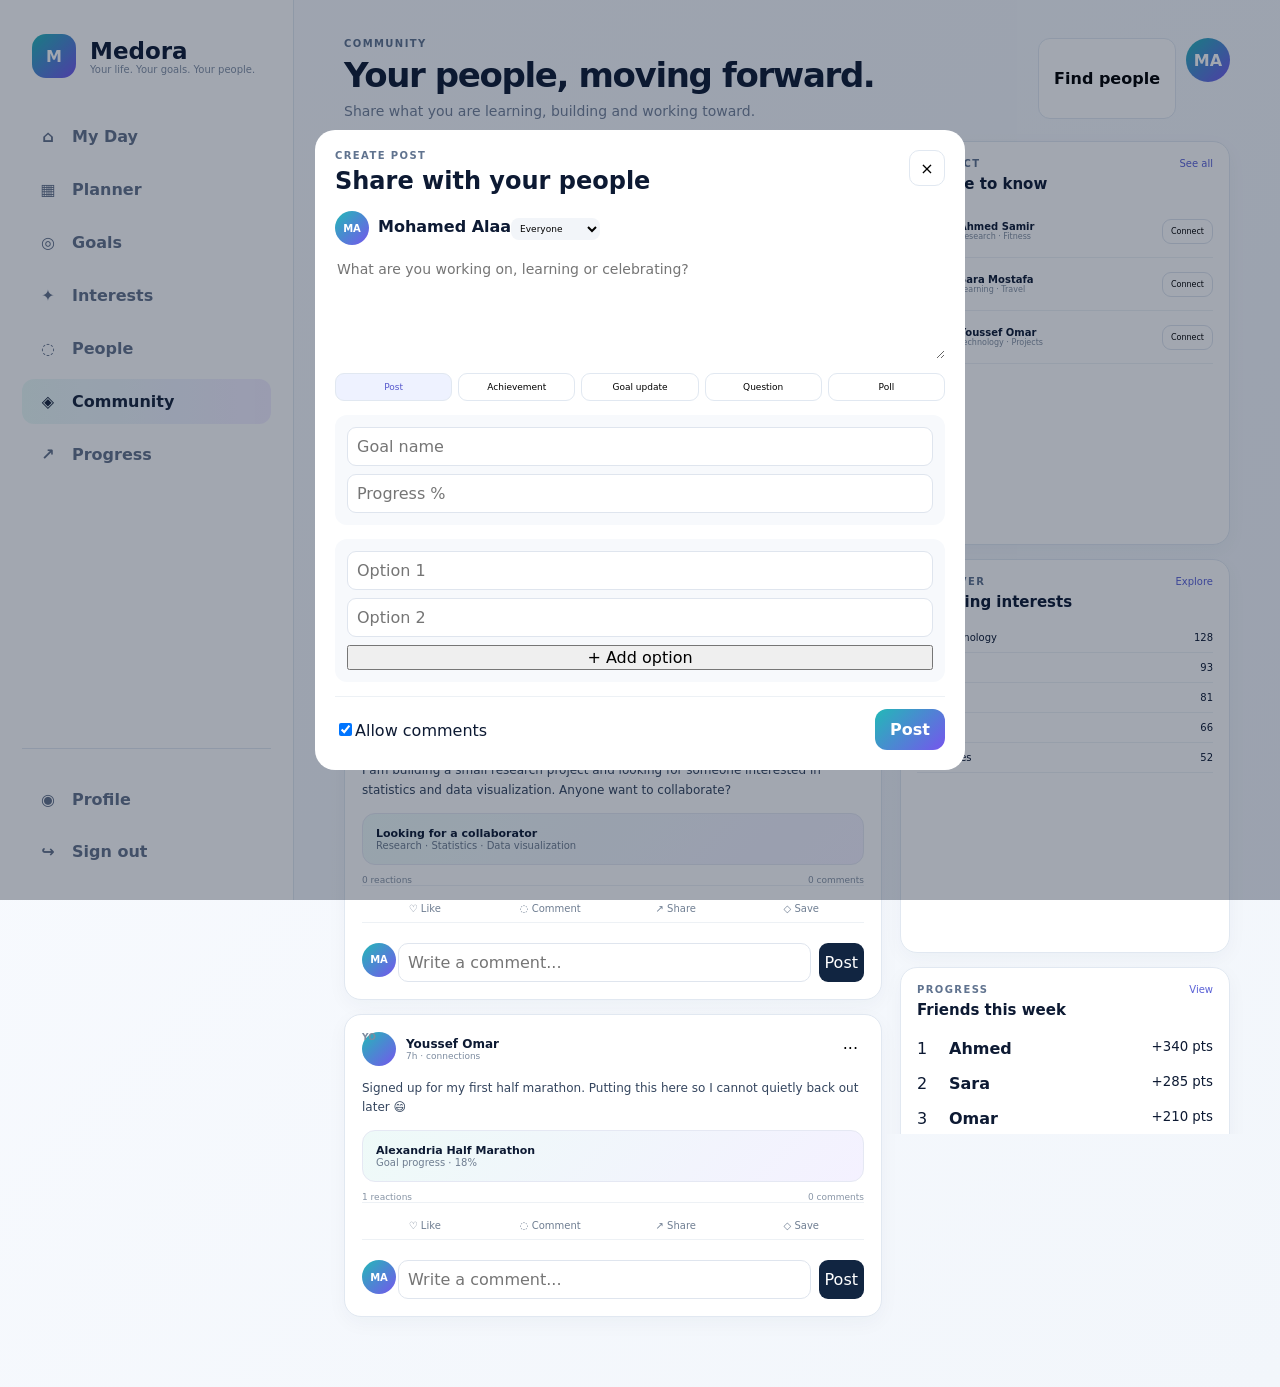
==== community.html @ 9343a0d9 "Add files via upload" ====
<!doctype html>
<html lang="en">
<head>
<meta charset="utf-8"><meta name="viewport" content="width=device-width,initial-scale=1">
<title>Community | Medora</title>
<link rel="stylesheet" href="assets/css/community-wall.css?v=1">
</head>
<body>
<div class="medora-shell">
<aside class="medora-sidebar">
<a class="brand" href="index.html"><div class="brand-mark">M</div><div><strong>Medora</strong><span>Your life. Your goals. Your people.</span></div></a>
<nav class="sidebar-nav">
<a href="index.html"><span>⌂</span>My Day</a><a href="planner.html"><span>▦</span>Planner</a><a href="goals.html"><span>◎</span>Goals</a><a href="interests.html"><span>✦</span>Interests</a><a href="people.html"><span>◌</span>People</a><a class="active" href="community.html"><span>◈</span>Community</a><a href="progress.html"><span>↗</span>Progress</a>
</nav>
<div class="sidebar-bottom"><a href="profile.html"><span>◉</span>Profile</a><button id="signOutBtn" type="button"><span>↪</span>Sign out</button></div>
</aside>
<main class="community-page">
<header class="community-topbar"><div><span class="eyebrow">COMMUNITY</span><h1>Your people, moving forward.</h1><p>Share what you are learning, building and working toward.</p></div><div class="top-actions"><button class="ghost-btn" id="findPeopleBtn">Find people</button><button class="avatar">MA</button></div></header>
<section class="community-layout"><div class="feed-column">
<div class="feed-tabs"><button class="active" data-feed="for-you">For you</button><button data-feed="following">Following</button><button data-feed="friends">Friends</button><button data-feed="interests">Interests</button></div>
<section class="composer-card"><button class="composer-main" id="openComposerBtn"><span class="mini-avatar">MA</span><span>Share something with your community...</span></button><div class="composer-actions"><button data-composer-kind="photo">▧ Photo</button><button data-composer-kind="achievement">✦ Achievement</button><button data-composer-kind="goal">◎ Goal update</button><button data-composer-kind="question">? Question</button><button data-composer-kind="poll">◫ Poll</button></div></section>
<section id="feedList" class="feed-list"></section>
<div id="emptyFeed" class="empty-feed" hidden><div>◈</div><h3>Your community feed is ready</h3><p>Follow people, interests and goals to make this space yours.</p><button class="primary-btn" id="emptyCreateBtn">Create the first post</button></div>
</div>
<aside class="community-rail">
<section class="rail-card"><div class="rail-heading"><div><span class="eyebrow">CONNECT</span><h2>People to know</h2></div><a href="people.html">See all</a></div><div class="people-list"><article><span class="person-avatar">AS</span><div><strong>Ahmed Samir</strong><small>Research · Fitness</small></div><button>Connect</button></article><article><span class="person-avatar">SM</span><div><strong>Sara Mostafa</strong><small>Learning · Travel</small></div><button>Connect</button></article><article><span class="person-avatar">YO</span><div><strong>Youssef Omar</strong><small>Technology · Projects</small></div><button>Connect</button></article></div></section>
<section class="rail-card"><div class="rail-heading"><div><span class="eyebrow">DISCOVER</span><h2>Trending interests</h2></div><a href="interests.html">Explore</a></div><div class="interest-list"><a href="interests.html">AI & Technology <span>128</span></a><a href="interests.html">Research <span>93</span></a><a href="interests.html">Fitness <span>81</span></a><a href="interests.html">Travel <span>66</span></a><a href="interests.html">Languages <span>52</span></a></div></section>
<section class="rail-card"><div class="rail-heading"><div><span class="eyebrow">PROGRESS</span><h2>Friends this week</h2></div><a href="progress.html">View</a></div><div class="progress-friends"><div><span>1</span><strong>Ahmed</strong><small>+340 pts</small></div><div><span>2</span><strong>Sara</strong><small>+285 pts</small></div><div><span>3</span><strong>Omar</strong><small>+210 pts</small></div></div></section>
</aside></section>
</main></div>
<div class="modal-backdrop" id="composerBackdrop" hidden><section class="composer-modal"><div class="modal-header"><div><span class="eyebrow">CREATE POST</span><h2>Share with your people</h2></div><button class="icon-btn" id="closeComposerBtn">×</button></div><form id="postForm"><div class="composer-user-row"><span class="person-avatar">MA</span><div><strong>Mohamed Alaa</strong><select id="postPrivacy"><option value="everyone">Everyone</option><option value="connections">Connections</option><option value="close-friends">Close friends</option><option value="only-me">Only me</option></select></div></div><textarea id="postText" rows="6" maxlength="2000" placeholder="What are you working on, learning or celebrating?"></textarea><div class="post-type-grid"><button type="button" data-type="standard" class="selected">Post</button><button type="button" data-type="achievement">Achievement</button><button type="button" data-type="goal">Goal update</button><button type="button" data-type="question">Question</button><button type="button" data-type="poll">Poll</button></div><div id="goalFields" class="conditional-fields" hidden><input id="goalName" placeholder="Goal name"><input id="goalProgress" type="number" min="0" max="100" placeholder="Progress %"></div><div id="pollFields" class="conditional-fields" hidden><input class="poll-option" placeholder="Option 1"><input class="poll-option" placeholder="Option 2"><button id="addPollOptionBtn" type="button">+ Add option</button></div><div class="composer-footer"><label class="comment-toggle"><input id="commentsEnabled" type="checkbox" checked><span>Allow comments</span></label><button class="primary-btn" type="submit">Post</button></div></form></section></div>
<script src="assets/js/community-wall.js?v=1"></script><script src="assets/js/community-sidebar-patch.js?v=1"></script>
</body></html>
---- assets/css/community-wall.css ----
:root{--ink:#0d1a33;--muted:#738198;--line:#e1e8f1;--teal:#22b9b7;--violet:#7655ed}*{box-sizing:border-box}body{margin:0;background:linear-gradient(135deg,#f9fbff,#f2f6fb);font-family:Inter,system-ui,sans-serif;color:var(--ink)}button,input,textarea,select{font:inherit}button{cursor:pointer}a{text-decoration:none;color:inherit}.medora-shell{display:grid;grid-template-columns:294px 1fr;min-height:100vh}.medora-sidebar{position:sticky;top:0;height:100vh;background:#fff;border-right:1px solid var(--line);padding:34px 22px 26px;display:flex;flex-direction:column}.brand{display:flex;align-items:center;gap:14px;margin-bottom:36px;padding:0 10px}.brand-mark{width:44px;height:44px;border-radius:14px;display:grid;place-items:center;color:#fff;background:linear-gradient(135deg,var(--teal),var(--violet));font-weight:800}.brand strong,.brand span{display:block}.brand strong{font-size:23px}.brand span{font-size:10px;color:#8290a5}.sidebar-nav{display:grid;gap:8px}.sidebar-nav a,.sidebar-bottom a,.sidebar-bottom button{display:flex;align-items:center;gap:14px;padding:13px 16px;border-radius:12px;color:#64728a;font-weight:600;background:transparent;border:0}.sidebar-nav a.active{background:linear-gradient(90deg,#eaf9f7,#f2edff);color:#17243b}.sidebar-nav a span,.sidebar-bottom span{width:20px;text-align:center}.sidebar-bottom{margin-top:auto;padding-top:28px;border-top:1px solid var(--line);display:grid;gap:7px}.community-page{padding:38px 50px 70px}.community-topbar{display:flex;justify-content:space-between;gap:20px;margin-bottom:22px}.eyebrow{display:block;margin-bottom:6px;color:#60738f;font-size:10px;font-weight:800;letter-spacing:.14em}.community-topbar h1{margin:0;font-size:34px;letter-spacing:-.04em}.community-topbar p{margin:8px 0 0;color:var(--muted);font-size:14px}.top-actions{display:flex;gap:10px}.avatar,.mini-avatar,.person-avatar{display:grid;place-items:center;border-radius:50%;background:linear-gradient(135deg,var(--teal),var(--violet));color:#fff;font-weight:800}.avatar{width:44px;height:44px;border:0}.mini-avatar,.person-avatar{width:34px;height:34px;font-size:10px}.ghost-btn,.primary-btn{border-radius:12px;padding:11px 15px;font-weight:700}.ghost-btn{background:#fff;border:1px solid var(--line)}.primary-btn{border:0;color:#fff;background:linear-gradient(135deg,var(--teal),var(--violet))}.community-layout{display:grid;grid-template-columns:minmax(0,1fr) 330px;gap:18px}.feed-tabs{display:flex;gap:4px;padding:4px;border:1px solid var(--line);border-radius:13px;background:#fff;margin-bottom:14px}.feed-tabs button{border:0;border-radius:9px;padding:9px 14px;background:transparent;color:#6d7b90;font-size:11px}.feed-tabs button.active{background:#edf3ff;color:#243958}.composer-card,.post-card,.rail-card{background:#fff;border:1px solid var(--line);border-radius:17px;box-shadow:0 6px 20px rgba(35,54,83,.04)}.composer-card{padding:14px 16px;margin-bottom:14px}.composer-main{width:100%;border:0;background:#f6f8fb;border-radius:13px;padding:12px;display:flex;align-items:center;gap:11px;text-align:left;color:#8490a1}.composer-actions{display:grid;grid-template-columns:repeat(5,1fr);gap:6px;margin-top:10px}.composer-actions button{border:0;background:transparent;color:#60718a;padding:8px 5px;font-size:10px}.feed-list{display:grid;gap:14px}.post-card{padding:17px}.post-head{display:flex;justify-content:space-between}.post-author{display:flex;gap:10px;align-items:center}.post-author strong,.post-author span{display:block}.post-author strong{font-size:12px}.post-author span{font-size:9px;color:#7c8b9f}.post-more{border:0;background:transparent}.post-body{margin:13px 0;color:#34455e;font-size:12px;line-height:1.6}.post-type-banner{padding:13px;border-radius:13px;background:linear-gradient(135deg,#eefaf8,#f4f1ff);border:1px solid #e5e8f3}.post-type-banner strong,.post-type-banner span{display:block}.post-type-banner strong{font-size:11px}.post-type-banner span{font-size:10px;color:#6e7d90}.post-meta{display:flex;justify-content:space-between;margin-top:10px;color:#8895a6;font-size:9px}.post-actions{display:grid;grid-template-columns:repeat(4,1fr);border-top:1px solid #edf1f5;padding-top:9px}.post-actions button{border:0;background:transparent;padding:8px;color:#6f7e92;font-size:10px}.post-actions button.active{color:#5a59db}.comments{border-top:1px solid #edf1f5;padding-top:10px}.comment{display:flex;gap:8px;margin-top:8px}.comment .person-avatar{width:26px;height:26px;font-size:8px}.comment-bubble{background:#f5f7fa;border-radius:11px;padding:8px 10px}.comment-bubble strong,.comment-bubble span{display:block;font-size:9px}.comment-box{display:grid;grid-template-columns:28px 1fr auto;gap:8px;margin-top:10px}.comment-box input{border:1px solid #dfe5ee;border-radius:10px;padding:9px}.comment-box button{border:0;border-radius:9px;background:#112541;color:#fff}.community-rail{display:grid;gap:14px;position:sticky;top:20px}.rail-card{padding:16px}.rail-heading{display:flex;justify-content:space-between;margin-bottom:12px}.rail-heading h2{margin:0;font-size:15px}.rail-heading a{font-size:10px;color:#5960d6}.people-list article{display:grid;grid-template-columns:34px 1fr auto;gap:8px;align-items:center;padding:9px 0;border-bottom:1px solid #edf1f5}.people-list strong,.people-list small{display:block}.people-list strong{font-size:10px}.people-list small{font-size:8px;color:#8390a1}.people-list button{border:1px solid #dce3ed;background:#fff;border-radius:9px;padding:7px 8px;font-size:8px}.interest-list a{display:flex;justify-content:space-between;padding:9px 0;border-bottom:1px solid #edf1f5;font-size:10px}.progress-friends div{display:grid;grid-template-columns:25px 1fr auto;gap:7px;padding:8px 0}.modal-backdrop{position:fixed;inset:0;background:rgba(12,25,48,.38);display:grid;place-items:center;padding:20px}.composer-modal{width:min(650px,100%);background:#fff;border-radius:20px;padding:20px}.modal-header{display:flex;justify-content:space-between}.modal-header h2{margin:0}.icon-btn{width:36px;height:36px;border:1px solid var(--line);background:#fff;border-radius:10px}.composer-user-row{display:flex;gap:9px;align-items:center}.composer-user-row select{border:0;background:#f2f5f9;border-radius:8px;padding:5px;font-size:9px}#postForm{display:grid;gap:14px;margin-top:16px}#postText{width:100%;border:0;outline:0;resize:vertical;font-size:14px}.post-type-grid{display:grid;grid-template-columns:repeat(5,1fr);gap:6px}.post-type-grid button{border:1px solid var(--line);border-radius:9px;background:#fff;padding:8px;font-size:9px}.post-type-grid button.selected{background:#eef2ff;color:#5557cc}.conditional-fields{display:grid;gap:8px;padding:12px;background:#f7f9fc;border-radius:12px}.conditional-fields input{border:1px solid #dfe5ee;border-radius:9px;padding:9px}.composer-footer{display:flex;justify-content:space-between;align-items:center;border-top:1px solid #edf1f5;padding-top:12px}.empty-feed{text-align:center;padding:44px}.poll-block{display:grid;gap:7px;margin-top:10px}.poll-option{border:1px solid #dfe6ef;background:#fff;border-radius:10px;padding:10px;text-align:left}@media(max-width:1050px){.medora-shell{grid-template-columns:230px 1fr}.community-layout{grid-template-columns:1fr}.community-rail{grid-template-columns:repeat(3,1fr);position:static}}@media(max-width:760px){.medora-shell{display:block}.medora-sidebar{position:static;height:auto;padding:14px}.sidebar-nav{display:flex;overflow:auto}.sidebar-nav a{flex:0 0 auto}.sidebar-bottom{display:none}.community-page{padding:18px 12px}.community-topbar{display:grid}.community-layout,.community-rail{grid-template-columns:1fr}.composer-actions{grid-template-columns:repeat(3,1fr)}.post-type-grid{grid-template-columns:1fr 1fr}}
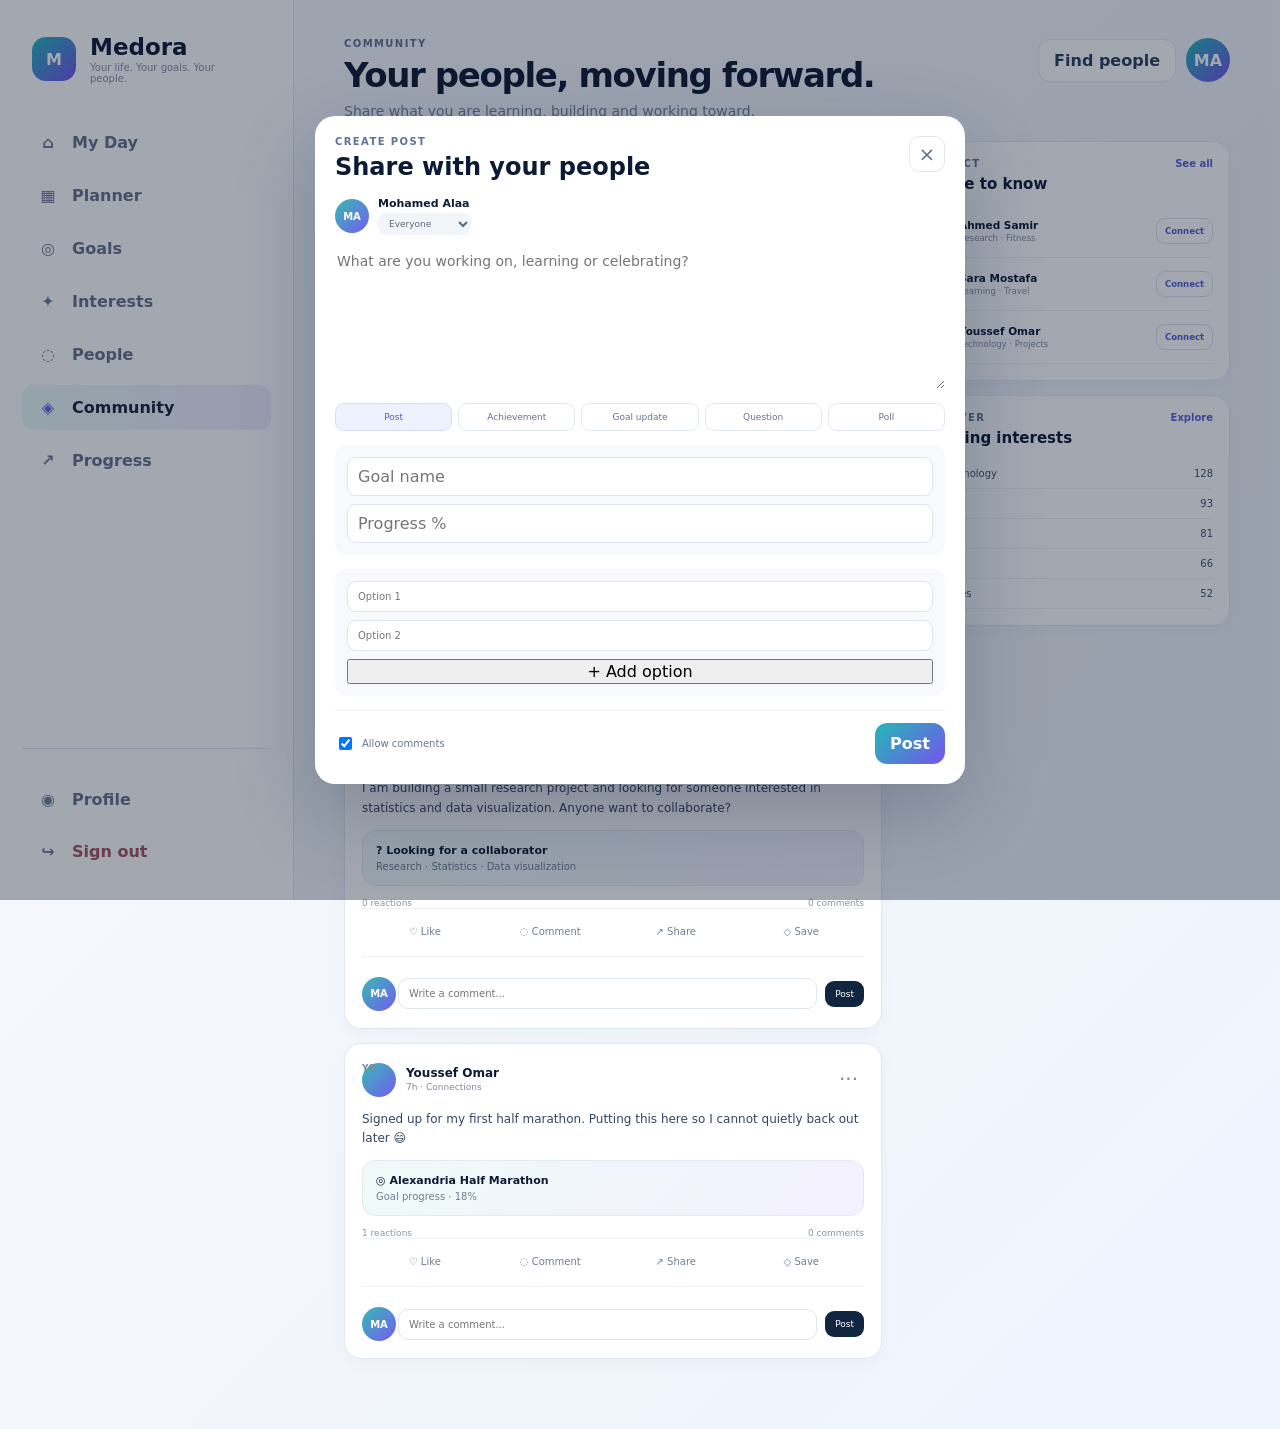
==== commit ba39e4c5: "Add files via upload" ====
--- a/community.html
+++ b/community.html
@@ -1,33 +1,151 @@
 <!doctype html>
 <html lang="en">
 <head>
-<meta charset="utf-8"><meta name="viewport" content="width=device-width,initial-scale=1">
-<title>Community | Medora</title>
-<link rel="stylesheet" href="assets/css/community-wall.css?v=1">
+  <meta charset="utf-8">
+  <meta name="viewport" content="width=device-width,initial-scale=1">
+  <meta name="theme-color" content="#f6f8fc">
+  <title>Community | Medora</title>
+  <link rel="stylesheet" href="assets/css/community-wall.css?v=2">
 </head>
 <body>
 <div class="medora-shell">
 <aside class="medora-sidebar">
-<a class="brand" href="index.html"><div class="brand-mark">M</div><div><strong>Medora</strong><span>Your life. Your goals. Your people.</span></div></a>
-<nav class="sidebar-nav">
-<a href="index.html"><span>⌂</span>My Day</a><a href="planner.html"><span>▦</span>Planner</a><a href="goals.html"><span>◎</span>Goals</a><a href="interests.html"><span>✦</span>Interests</a><a href="people.html"><span>◌</span>People</a><a class="active" href="community.html"><span>◈</span>Community</a><a href="progress.html"><span>↗</span>Progress</a>
-</nav>
-<div class="sidebar-bottom"><a href="profile.html"><span>◉</span>Profile</a><button id="signOutBtn" type="button"><span>↪</span>Sign out</button></div>
+  <a class="brand" href="index.html" aria-label="Medora home">
+    <div class="brand-mark">M</div>
+    <div>
+      <strong>Medora</strong>
+      <span>Your life. Your goals. Your people.</span>
+    </div>
+  </a>
+
+  <nav class="sidebar-nav">
+    <a href="index.html"><span>⌂</span>My Day</a>
+    <a href="planner.html"><span>▦</span>Planner</a>
+    <a href="goals.html"><span>◎</span>Goals</a>
+    <a href="interests.html"><span>✦</span>Interests</a>
+    <a href="people.html"><span>◌</span>People</a>
+    <a href="community.html"><span>◈</span>Community</a>
+    <a href="progress.html"><span>↗</span>Progress</a>
+  </nav>
+
+  <div class="sidebar-bottom">
+    <a href="profile.html"><span>◉</span>Profile</a>
+    <button id="signOutBtn" type="button"><span>↪</span>Sign out</button>
+  </div>
 </aside>
-<main class="community-page">
-<header class="community-topbar"><div><span class="eyebrow">COMMUNITY</span><h1>Your people, moving forward.</h1><p>Share what you are learning, building and working toward.</p></div><div class="top-actions"><button class="ghost-btn" id="findPeopleBtn">Find people</button><button class="avatar">MA</button></div></header>
-<section class="community-layout"><div class="feed-column">
-<div class="feed-tabs"><button class="active" data-feed="for-you">For you</button><button data-feed="following">Following</button><button data-feed="friends">Friends</button><button data-feed="interests">Interests</button></div>
-<section class="composer-card"><button class="composer-main" id="openComposerBtn"><span class="mini-avatar">MA</span><span>Share something with your community...</span></button><div class="composer-actions"><button data-composer-kind="photo">▧ Photo</button><button data-composer-kind="achievement">✦ Achievement</button><button data-composer-kind="goal">◎ Goal update</button><button data-composer-kind="question">? Question</button><button data-composer-kind="poll">◫ Poll</button></div></section>
-<section id="feedList" class="feed-list"></section>
-<div id="emptyFeed" class="empty-feed" hidden><div>◈</div><h3>Your community feed is ready</h3><p>Follow people, interests and goals to make this space yours.</p><button class="primary-btn" id="emptyCreateBtn">Create the first post</button></div>
+
+  <main class="community-page">
+    <header class="community-topbar">
+      <div>
+        <span class="eyebrow">COMMUNITY</span>
+        <h1>Your people, moving forward.</h1>
+        <p>Share what you are learning, building and working toward.</p>
+      </div>
+      <div class="top-actions">
+        <button class="ghost-btn" id="findPeopleBtn" type="button">Find people</button>
+        <button class="avatar" type="button" aria-label="Profile">MA</button>
+      </div>
+    </header>
+
+    <section class="community-layout">
+      <div class="feed-column">
+        <div class="feed-tabs">
+          <button class="active" data-feed="for-you">For you</button>
+          <button data-feed="following">Following</button>
+          <button data-feed="friends">Friends</button>
+          <button data-feed="interests">Interests</button>
+        </div>
+
+        <section class="composer-card">
+          <button class="composer-main" id="openComposerBtn" type="button">
+            <span class="mini-avatar">MA</span>
+            <span>Share something with your community...</span>
+          </button>
+          <div class="composer-actions">
+            <button type="button" data-composer-kind="photo">▧ Photo</button>
+            <button type="button" data-composer-kind="achievement">✦ Achievement</button>
+            <button type="button" data-composer-kind="goal">◎ Goal update</button>
+            <button type="button" data-composer-kind="question">? Question</button>
+            <button type="button" data-composer-kind="poll">◫ Poll</button>
+          </div>
+        </section>
+
+        <section id="feedList" class="feed-list"></section>
+        <div id="emptyFeed" class="empty-feed" hidden>
+          <div>◈</div><h3>Your community feed is ready</h3>
+          <p>Follow people and interests to make this space yours.</p>
+          <button class="primary-btn" id="emptyCreateBtn" type="button">Create the first post</button>
+        </div>
+      </div>
+
+      <aside class="community-rail">
+        <section class="rail-card">
+          <div class="rail-heading"><div><span class="eyebrow">CONNECT</span><h2>People to know</h2></div><a href="people.html">See all</a></div>
+          <div class="people-list">
+            <article><span class="person-avatar">AS</span><div><strong>Ahmed Samir</strong><small>Research · Fitness</small></div><button>Connect</button></article>
+            <article><span class="person-avatar">SM</span><div><strong>Sara Mostafa</strong><small>Learning · Travel</small></div><button>Connect</button></article>
+            <article><span class="person-avatar">YO</span><div><strong>Youssef Omar</strong><small>Technology · Projects</small></div><button>Connect</button></article>
+          </div>
+        </section>
+
+        <section class="rail-card">
+          <div class="rail-heading"><div><span class="eyebrow">DISCOVER</span><h2>Trending interests</h2></div><a href="interests.html">Explore</a></div>
+          <div class="interest-list">
+            <a href="interests.html">AI & Technology <span>128</span></a>
+            <a href="interests.html">Research <span>93</span></a>
+            <a href="interests.html">Fitness <span>81</span></a>
+            <a href="interests.html">Travel <span>66</span></a>
+            <a href="interests.html">Languages <span>52</span></a>
+          </div>
+        </section>
+      </aside>
+    </section>
+  </main>
 </div>
-<aside class="community-rail">
-<section class="rail-card"><div class="rail-heading"><div><span class="eyebrow">CONNECT</span><h2>People to know</h2></div><a href="people.html">See all</a></div><div class="people-list"><article><span class="person-avatar">AS</span><div><strong>Ahmed Samir</strong><small>Research · Fitness</small></div><button>Connect</button></article><article><span class="person-avatar">SM</span><div><strong>Sara Mostafa</strong><small>Learning · Travel</small></div><button>Connect</button></article><article><span class="person-avatar">YO</span><div><strong>Youssef Omar</strong><small>Technology · Projects</small></div><button>Connect</button></article></div></section>
-<section class="rail-card"><div class="rail-heading"><div><span class="eyebrow">DISCOVER</span><h2>Trending interests</h2></div><a href="interests.html">Explore</a></div><div class="interest-list"><a href="interests.html">AI & Technology <span>128</span></a><a href="interests.html">Research <span>93</span></a><a href="interests.html">Fitness <span>81</span></a><a href="interests.html">Travel <span>66</span></a><a href="interests.html">Languages <span>52</span></a></div></section>
-<section class="rail-card"><div class="rail-heading"><div><span class="eyebrow">PROGRESS</span><h2>Friends this week</h2></div><a href="progress.html">View</a></div><div class="progress-friends"><div><span>1</span><strong>Ahmed</strong><small>+340 pts</small></div><div><span>2</span><strong>Sara</strong><small>+285 pts</small></div><div><span>3</span><strong>Omar</strong><small>+210 pts</small></div></div></section>
-</aside></section>
-</main></div>
-<div class="modal-backdrop" id="composerBackdrop" hidden><section class="composer-modal"><div class="modal-header"><div><span class="eyebrow">CREATE POST</span><h2>Share with your people</h2></div><button class="icon-btn" id="closeComposerBtn">×</button></div><form id="postForm"><div class="composer-user-row"><span class="person-avatar">MA</span><div><strong>Mohamed Alaa</strong><select id="postPrivacy"><option value="everyone">Everyone</option><option value="connections">Connections</option><option value="close-friends">Close friends</option><option value="only-me">Only me</option></select></div></div><textarea id="postText" rows="6" maxlength="2000" placeholder="What are you working on, learning or celebrating?"></textarea><div class="post-type-grid"><button type="button" data-type="standard" class="selected">Post</button><button type="button" data-type="achievement">Achievement</button><button type="button" data-type="goal">Goal update</button><button type="button" data-type="question">Question</button><button type="button" data-type="poll">Poll</button></div><div id="goalFields" class="conditional-fields" hidden><input id="goalName" placeholder="Goal name"><input id="goalProgress" type="number" min="0" max="100" placeholder="Progress %"></div><div id="pollFields" class="conditional-fields" hidden><input class="poll-option" placeholder="Option 1"><input class="poll-option" placeholder="Option 2"><button id="addPollOptionBtn" type="button">+ Add option</button></div><div class="composer-footer"><label class="comment-toggle"><input id="commentsEnabled" type="checkbox" checked><span>Allow comments</span></label><button class="primary-btn" type="submit">Post</button></div></form></section></div>
-<script src="assets/js/community-wall.js?v=1"></script><script src="assets/js/community-sidebar-patch.js?v=1"></script>
-</body></html>
+
+<div class="modal-backdrop" id="composerBackdrop" hidden>
+  <section class="composer-modal" role="dialog" aria-modal="true">
+    <div class="modal-header">
+      <div><span class="eyebrow">CREATE POST</span><h2>Share with your people</h2></div>
+      <button class="icon-btn" id="closeComposerBtn" type="button">×</button>
+    </div>
+    <form id="postForm">
+      <div class="composer-user-row">
+        <span class="person-avatar">MA</span>
+        <div><strong>Mohamed Alaa</strong>
+          <select id="postPrivacy">
+            <option value="everyone">Everyone</option>
+            <option value="connections">Connections</option>
+            <option value="close-friends">Close friends</option>
+            <option value="only-me">Only me</option>
+          </select>
+        </div>
+      </div>
+      <textarea id="postText" rows="6" maxlength="2000" placeholder="What are you working on, learning or celebrating?"></textarea>
+      <div class="post-type-grid">
+        <button type="button" data-type="standard" class="selected">Post</button>
+        <button type="button" data-type="achievement">Achievement</button>
+        <button type="button" data-type="goal">Goal update</button>
+        <button type="button" data-type="question">Question</button>
+        <button type="button" data-type="poll">Poll</button>
+      </div>
+      <div id="goalFields" class="conditional-fields" hidden>
+        <input id="goalName" placeholder="Goal name">
+        <input id="goalProgress" type="number" min="0" max="100" placeholder="Progress %">
+      </div>
+      <div id="pollFields" class="conditional-fields" hidden>
+        <input class="poll-option" placeholder="Option 1">
+        <input class="poll-option" placeholder="Option 2">
+        <button id="addPollOptionBtn" type="button">+ Add option</button>
+      </div>
+      <div class="composer-footer">
+        <label class="comment-toggle"><input id="commentsEnabled" type="checkbox" checked><span>Allow comments</span></label>
+        <button class="primary-btn" type="submit">Post</button>
+      </div>
+    </form>
+  </section>
+</div>
+
+<script src="assets/js/community-wall.js?v=2"></script>
+</body>
+</html>
--- a/assets/css/community-wall.css
+++ b/assets/css/community-wall.css
@@ -1 +1 @@
-:root{--ink:#0d1a33;--muted:#738198;--line:#e1e8f1;--teal:#22b9b7;--violet:#7655ed}*{box-sizing:border-box}body{margin:0;background:linear-gradient(135deg,#f9fbff,#f2f6fb);font-family:Inter,system-ui,sans-serif;color:var(--ink)}button,input,textarea,select{font:inherit}button{cursor:pointer}a{text-decoration:none;color:inherit}.medora-shell{display:grid;grid-template-columns:294px 1fr;min-height:100vh}.medora-sidebar{position:sticky;top:0;height:100vh;background:#fff;border-right:1px solid var(--line);padding:34px 22px 26px;display:flex;flex-direction:column}.brand{display:flex;align-items:center;gap:14px;margin-bottom:36px;padding:0 10px}.brand-mark{width:44px;height:44px;border-radius:14px;display:grid;place-items:center;color:#fff;background:linear-gradient(135deg,var(--teal),var(--violet));font-weight:800}.brand strong,.brand span{display:block}.brand strong{font-size:23px}.brand span{font-size:10px;color:#8290a5}.sidebar-nav{display:grid;gap:8px}.sidebar-nav a,.sidebar-bottom a,.sidebar-bottom button{display:flex;align-items:center;gap:14px;padding:13px 16px;border-radius:12px;color:#64728a;font-weight:600;background:transparent;border:0}.sidebar-nav a.active{background:linear-gradient(90deg,#eaf9f7,#f2edff);color:#17243b}.sidebar-nav a span,.sidebar-bottom span{width:20px;text-align:center}.sidebar-bottom{margin-top:auto;padding-top:28px;border-top:1px solid var(--line);display:grid;gap:7px}.community-page{padding:38px 50px 70px}.community-topbar{display:flex;justify-content:space-between;gap:20px;margin-bottom:22px}.eyebrow{display:block;margin-bottom:6px;color:#60738f;font-size:10px;font-weight:800;letter-spacing:.14em}.community-topbar h1{margin:0;font-size:34px;letter-spacing:-.04em}.community-topbar p{margin:8px 0 0;color:var(--muted);font-size:14px}.top-actions{display:flex;gap:10px}.avatar,.mini-avatar,.person-avatar{display:grid;place-items:center;border-radius:50%;background:linear-gradient(135deg,var(--teal),var(--violet));color:#fff;font-weight:800}.avatar{width:44px;height:44px;border:0}.mini-avatar,.person-avatar{width:34px;height:34px;font-size:10px}.ghost-btn,.primary-btn{border-radius:12px;padding:11px 15px;font-weight:700}.ghost-btn{background:#fff;border:1px solid var(--line)}.primary-btn{border:0;color:#fff;background:linear-gradient(135deg,var(--teal),var(--violet))}.community-layout{display:grid;grid-template-columns:minmax(0,1fr) 330px;gap:18px}.feed-tabs{display:flex;gap:4px;padding:4px;border:1px solid var(--line);border-radius:13px;background:#fff;margin-bottom:14px}.feed-tabs button{border:0;border-radius:9px;padding:9px 14px;background:transparent;color:#6d7b90;font-size:11px}.feed-tabs button.active{background:#edf3ff;color:#243958}.composer-card,.post-card,.rail-card{background:#fff;border:1px solid var(--line);border-radius:17px;box-shadow:0 6px 20px rgba(35,54,83,.04)}.composer-card{padding:14px 16px;margin-bottom:14px}.composer-main{width:100%;border:0;background:#f6f8fb;border-radius:13px;padding:12px;display:flex;align-items:center;gap:11px;text-align:left;color:#8490a1}.composer-actions{display:grid;grid-template-columns:repeat(5,1fr);gap:6px;margin-top:10px}.composer-actions button{border:0;background:transparent;color:#60718a;padding:8px 5px;font-size:10px}.feed-list{display:grid;gap:14px}.post-card{padding:17px}.post-head{display:flex;justify-content:space-between}.post-author{display:flex;gap:10px;align-items:center}.post-author strong,.post-author span{display:block}.post-author strong{font-size:12px}.post-author span{font-size:9px;color:#7c8b9f}.post-more{border:0;background:transparent}.post-body{margin:13px 0;color:#34455e;font-size:12px;line-height:1.6}.post-type-banner{padding:13px;border-radius:13px;background:linear-gradient(135deg,#eefaf8,#f4f1ff);border:1px solid #e5e8f3}.post-type-banner strong,.post-type-banner span{display:block}.post-type-banner strong{font-size:11px}.post-type-banner span{font-size:10px;color:#6e7d90}.post-meta{display:flex;justify-content:space-between;margin-top:10px;color:#8895a6;font-size:9px}.post-actions{display:grid;grid-template-columns:repeat(4,1fr);border-top:1px solid #edf1f5;padding-top:9px}.post-actions button{border:0;background:transparent;padding:8px;color:#6f7e92;font-size:10px}.post-actions button.active{color:#5a59db}.comments{border-top:1px solid #edf1f5;padding-top:10px}.comment{display:flex;gap:8px;margin-top:8px}.comment .person-avatar{width:26px;height:26px;font-size:8px}.comment-bubble{background:#f5f7fa;border-radius:11px;padding:8px 10px}.comment-bubble strong,.comment-bubble span{display:block;font-size:9px}.comment-box{display:grid;grid-template-columns:28px 1fr auto;gap:8px;margin-top:10px}.comment-box input{border:1px solid #dfe5ee;border-radius:10px;padding:9px}.comment-box button{border:0;border-radius:9px;background:#112541;color:#fff}.community-rail{display:grid;gap:14px;position:sticky;top:20px}.rail-card{padding:16px}.rail-heading{display:flex;justify-content:space-between;margin-bottom:12px}.rail-heading h2{margin:0;font-size:15px}.rail-heading a{font-size:10px;color:#5960d6}.people-list article{display:grid;grid-template-columns:34px 1fr auto;gap:8px;align-items:center;padding:9px 0;border-bottom:1px solid #edf1f5}.people-list strong,.people-list small{display:block}.people-list strong{font-size:10px}.people-list small{font-size:8px;color:#8390a1}.people-list button{border:1px solid #dce3ed;background:#fff;border-radius:9px;padding:7px 8px;font-size:8px}.interest-list a{display:flex;justify-content:space-between;padding:9px 0;border-bottom:1px solid #edf1f5;font-size:10px}.progress-friends div{display:grid;grid-template-columns:25px 1fr auto;gap:7px;padding:8px 0}.modal-backdrop{position:fixed;inset:0;background:rgba(12,25,48,.38);display:grid;place-items:center;padding:20px}.composer-modal{width:min(650px,100%);background:#fff;border-radius:20px;padding:20px}.modal-header{display:flex;justify-content:space-between}.modal-header h2{margin:0}.icon-btn{width:36px;height:36px;border:1px solid var(--line);background:#fff;border-radius:10px}.composer-user-row{display:flex;gap:9px;align-items:center}.composer-user-row select{border:0;background:#f2f5f9;border-radius:8px;padding:5px;font-size:9px}#postForm{display:grid;gap:14px;margin-top:16px}#postText{width:100%;border:0;outline:0;resize:vertical;font-size:14px}.post-type-grid{display:grid;grid-template-columns:repeat(5,1fr);gap:6px}.post-type-grid button{border:1px solid var(--line);border-radius:9px;background:#fff;padding:8px;font-size:9px}.post-type-grid button.selected{background:#eef2ff;color:#5557cc}.conditional-fields{display:grid;gap:8px;padding:12px;background:#f7f9fc;border-radius:12px}.conditional-fields input{border:1px solid #dfe5ee;border-radius:9px;padding:9px}.composer-footer{display:flex;justify-content:space-between;align-items:center;border-top:1px solid #edf1f5;padding-top:12px}.empty-feed{text-align:center;padding:44px}.poll-block{display:grid;gap:7px;margin-top:10px}.poll-option{border:1px solid #dfe6ef;background:#fff;border-radius:10px;padding:10px;text-align:left}@media(max-width:1050px){.medora-shell{grid-template-columns:230px 1fr}.community-layout{grid-template-columns:1fr}.community-rail{grid-template-columns:repeat(3,1fr);position:static}}@media(max-width:760px){.medora-shell{display:block}.medora-sidebar{position:static;height:auto;padding:14px}.sidebar-nav{display:flex;overflow:auto}.sidebar-nav a{flex:0 0 auto}.sidebar-bottom{display:none}.community-page{padding:18px 12px}.community-topbar{display:grid}.community-layout,.community-rail{grid-template-columns:1fr}.composer-actions{grid-template-columns:repeat(3,1fr)}.post-type-grid{grid-template-columns:1fr 1fr}}
+:root{--ink:#0d1a33;--muted:#738198;--line:#e1e8f1;--teal:#22b9b7;--violet:#7655ed;--shadow:0 14px 36px rgba(35,53,83,.07)}*{box-sizing:border-box}html,body{margin:0;min-height:100%;background:linear-gradient(135deg,#f9fbff 0,#f3f6fb 55%,#eef5ff 100%);font-family:Inter,ui-sans-serif,system-ui,-apple-system,BlinkMacSystemFont,"Segoe UI",sans-serif;color:var(--ink)}button,input,textarea,select{font:inherit}button{cursor:pointer}a{text-decoration:none;color:inherit}.medora-shell{display:grid;grid-template-columns:294px minmax(0,1fr);min-height:100vh}.medora-sidebar{position:sticky;top:0;height:100vh;background:rgba(255,255,255,.92);border-right:1px solid var(--line);padding:34px 22px 26px;display:flex;flex-direction:column}.brand{display:flex;align-items:center;gap:14px;margin-bottom:36px;padding:0 10px}.brand-mark{width:44px;height:44px;border-radius:14px;display:grid;place-items:center;color:#fff;background:linear-gradient(135deg,var(--teal),var(--violet));font-weight:800}.brand strong,.brand span{display:block}.brand strong{font-size:23px}.brand span{margin-top:2px;font-size:10px;color:#8290a5;max-width:150px}.sidebar-nav{display:grid;gap:8px}.sidebar-nav a,.sidebar-bottom a,.sidebar-bottom button{display:flex;align-items:center;gap:14px;padding:13px 16px;border-radius:12px;color:#64728a;font-weight:600;background:transparent;border:0;text-align:left}.sidebar-nav a span,.sidebar-bottom span{width:20px;text-align:center;color:#6e7f99}.sidebar-nav a.active,.sidebar-nav a[href="community.html"]{background:linear-gradient(90deg,#eaf9f7,#f2edff);color:#17243b}.sidebar-nav a.active span,.sidebar-nav a[href="community.html"] span{color:#5c61e6}.sidebar-bottom{margin-top:auto;padding-top:28px;border-top:1px solid var(--line);display:grid;gap:7px}.sidebar-bottom button{color:#a6535e}.community-page{padding:38px 50px 70px;min-width:0}.community-topbar{display:flex;justify-content:space-between;align-items:flex-start;gap:24px;margin-bottom:22px}.eyebrow{display:block;margin-bottom:6px;color:#60738f;font-size:10px;font-weight:800;letter-spacing:.14em}.community-topbar h1{margin:0;font-size:34px;letter-spacing:-.04em}.community-topbar p{margin:8px 0 0;color:var(--muted);font-size:14px}.top-actions{display:flex;align-items:center;gap:10px}.avatar{width:44px;height:44px;border:0;border-radius:50%;background:linear-gradient(135deg,var(--teal),var(--violet));color:#fff;font-weight:800}.ghost-btn,.primary-btn{border-radius:12px;padding:11px 15px;font-weight:700}.ghost-btn{background:#fff;border:1px solid var(--line);color:#2e405b}.primary-btn{border:0;color:#fff;background:linear-gradient(135deg,var(--teal),var(--violet))}.community-layout{display:grid;grid-template-columns:minmax(0,1fr) 330px;gap:18px;align-items:start}.feed-tabs{display:flex;gap:4px;padding:4px;border:1px solid var(--line);border-radius:13px;background:#fff;margin-bottom:14px}.feed-tabs button{border:0;border-radius:9px;padding:9px 14px;background:transparent;color:#6d7b90;font-size:11px;font-weight:700}.feed-tabs button.active{background:#edf3ff;color:#243958}.composer-card,.post-card,.rail-card{background:#fff;border:1px solid var(--line);border-radius:17px;box-shadow:0 5px 18px rgba(39,56,84,.035)}.composer-card{padding:14px 16px;margin-bottom:14px}.composer-main{width:100%;border:0;background:#f6f8fb;border-radius:13px;padding:12px;display:flex;align-items:center;gap:11px;text-align:left;color:#8490a1}.mini-avatar,.person-avatar{width:34px;height:34px;border-radius:50%;display:grid;place-items:center;background:linear-gradient(135deg,#35bbb4,#745cf0);color:#fff;font-size:10px;font-weight:800;flex:0 0 auto}.composer-actions{display:grid;grid-template-columns:repeat(5,1fr);gap:6px;margin-top:10px}.composer-actions button{border:0;background:transparent;color:#60718a;border-radius:9px;padding:8px 5px;font-size:10px}.feed-list{display:grid;gap:14px}.post-card{padding:17px}.post-head{display:flex;justify-content:space-between;gap:12px}.post-author{display:flex;gap:10px;align-items:center}.post-author strong,.post-author span{display:block}.post-author strong{font-size:12px}.post-author span{margin-top:2px;font-size:9px;color:#7c8b9f}.post-more{border:0;background:transparent;color:#7e8c9e;font-size:20px}.post-body{margin:13px 0 12px;color:#34455e;font-size:12px;line-height:1.6}.post-type-banner{margin:12px 0;padding:13px;border-radius:13px;background:linear-gradient(135deg,#eefaf8,#f4f1ff);border:1px solid #e5e8f3}.post-type-banner strong{display:block;font-size:11px}.post-type-banner span{display:block;margin-top:4px;color:#6e7d90;font-size:10px}.poll-block{display:grid;gap:7px;margin:12px 0}.poll-option{width:100%;border:1px solid #dfe6ef;background:#fff;border-radius:10px;padding:10px 11px;text-align:left;font-size:10px;color:#33445d}.post-actions{display:grid;grid-template-columns:repeat(4,1fr);border-top:1px solid #edf1f5;padding-top:9px}.post-actions button{border:0;background:transparent;padding:8px;color:#6f7e92;font-size:10px}.post-actions button.active{color:#5a59db;font-weight:800}.post-meta{display:flex;justify-content:space-between;margin-top:7px;color:#8895a6;font-size:9px}.comments{margin-top:11px;padding-top:10px;border-top:1px solid #edf1f5}.comment{display:flex;gap:8px;margin-top:8px}.comment .person-avatar{width:26px;height:26px;font-size:8px}.comment-bubble{background:#f5f7fa;border-radius:11px;padding:8px 10px}.comment-bubble strong{display:block;font-size:9.5px}.comment-bubble span{display:block;margin-top:2px;font-size:9px;color:#65748a}.comment-box{display:grid;grid-template-columns:28px 1fr auto;gap:8px;align-items:center;margin-top:10px}.comment-box input{border:1px solid #dfe5ee;border-radius:10px;padding:9px 10px;font-size:10px}.comment-box button{border:0;border-radius:9px;padding:8px 10px;background:#112541;color:#fff;font-size:9px}.community-rail{display:grid;gap:14px;position:sticky;top:20px}.rail-card{padding:16px}.rail-heading{display:flex;justify-content:space-between;gap:10px;align-items:flex-start;margin-bottom:12px}.rail-heading h2{margin:0;font-size:15px}.rail-heading a{font-size:10px;color:#5960d6;font-weight:700}.people-list article{display:grid;grid-template-columns:34px 1fr auto;gap:8px;align-items:center;padding:9px 0;border-bottom:1px solid #edf1f5}.people-list strong,.people-list small{display:block}.people-list strong{font-size:10.5px}.people-list small{margin-top:2px;color:#8390a1;font-size:8.5px}.people-list button{border:1px solid #dce3ed;background:#fff;border-radius:9px;padding:7px 8px;font-size:8.5px;color:#5360cf;font-weight:700}.interest-list{display:grid}.interest-list a{display:flex;justify-content:space-between;padding:9px 0;border-bottom:1px solid #edf1f5;color:#40516a;font-size:10px}.modal-backdrop{position:fixed;inset:0;z-index:100;background:rgba(12,25,48,.38);display:grid;place-items:center;padding:20px}.composer-modal{width:min(650px,100%);max-height:92vh;overflow:auto;background:#fff;border-radius:20px;padding:20px;box-shadow:0 28px 80px rgba(18,32,60,.23)}.modal-header{display:flex;justify-content:space-between;gap:15px}.modal-header h2{margin:0;font-size:24px}.icon-btn{width:36px;height:36px;border-radius:10px;border:1px solid var(--line);background:#fff;color:#65758b;font-size:20px}#postForm{display:grid;gap:14px;margin-top:16px}.composer-user-row{display:flex;gap:9px;align-items:center}.composer-user-row strong{display:block;font-size:11px}.composer-user-row select{margin-top:3px;border:0;background:#f2f5f9;border-radius:8px;padding:5px 7px;font-size:9px;color:#586a81}#postText{width:100%;border:0;outline:0;resize:vertical;font-size:14px;line-height:1.55;min-height:140px}.post-type-grid{display:grid;grid-template-columns:repeat(5,1fr);gap:6px}.post-type-grid button{border:1px solid var(--line);border-radius:9px;background:#fff;padding:8px 5px;font-size:9px;color:#62728a}.post-type-grid button.selected{background:#eef2ff;color:#5557cc;border-color:#d9dcf8}.conditional-fields{display:grid;gap:8px;padding:12px;border-radius:12px;background:#f7f9fc}.conditional-fields input{width:100%;border:1px solid #dfe5ee;border-radius:9px;padding:9px 10px}.composer-footer{display:flex;justify-content:space-between;align-items:center;gap:14px;border-top:1px solid #edf1f5;padding-top:12px}.comment-toggle{display:flex;align-items:center;gap:7px;color:#67768c;font-size:10px}.empty-feed{text-align:center;border:1px dashed #d6dfe9;border-radius:17px;padding:44px;background:rgba(255,255,255,.45)}@media(max-width:1050px){.medora-shell{grid-template-columns:230px 1fr}.community-page{padding:30px}.community-layout{grid-template-columns:1fr}.community-rail{position:static}}@media(max-width:760px){.medora-shell{display:block}.medora-sidebar{position:static;height:auto;padding:14px}.brand{margin-bottom:12px}.sidebar-nav{display:flex;overflow:auto}.sidebar-nav a{flex:0 0 auto}.sidebar-bottom{display:none}.community-page{padding:18px 12px 34px}.community-topbar{display:grid}.community-topbar h1{font-size:27px}.composer-actions{grid-template-columns:repeat(3,1fr)}.post-type-grid{grid-template-columns:1fr 1fr}.feed-tabs{overflow:auto}.feed-tabs button{flex:0 0 auto}}
